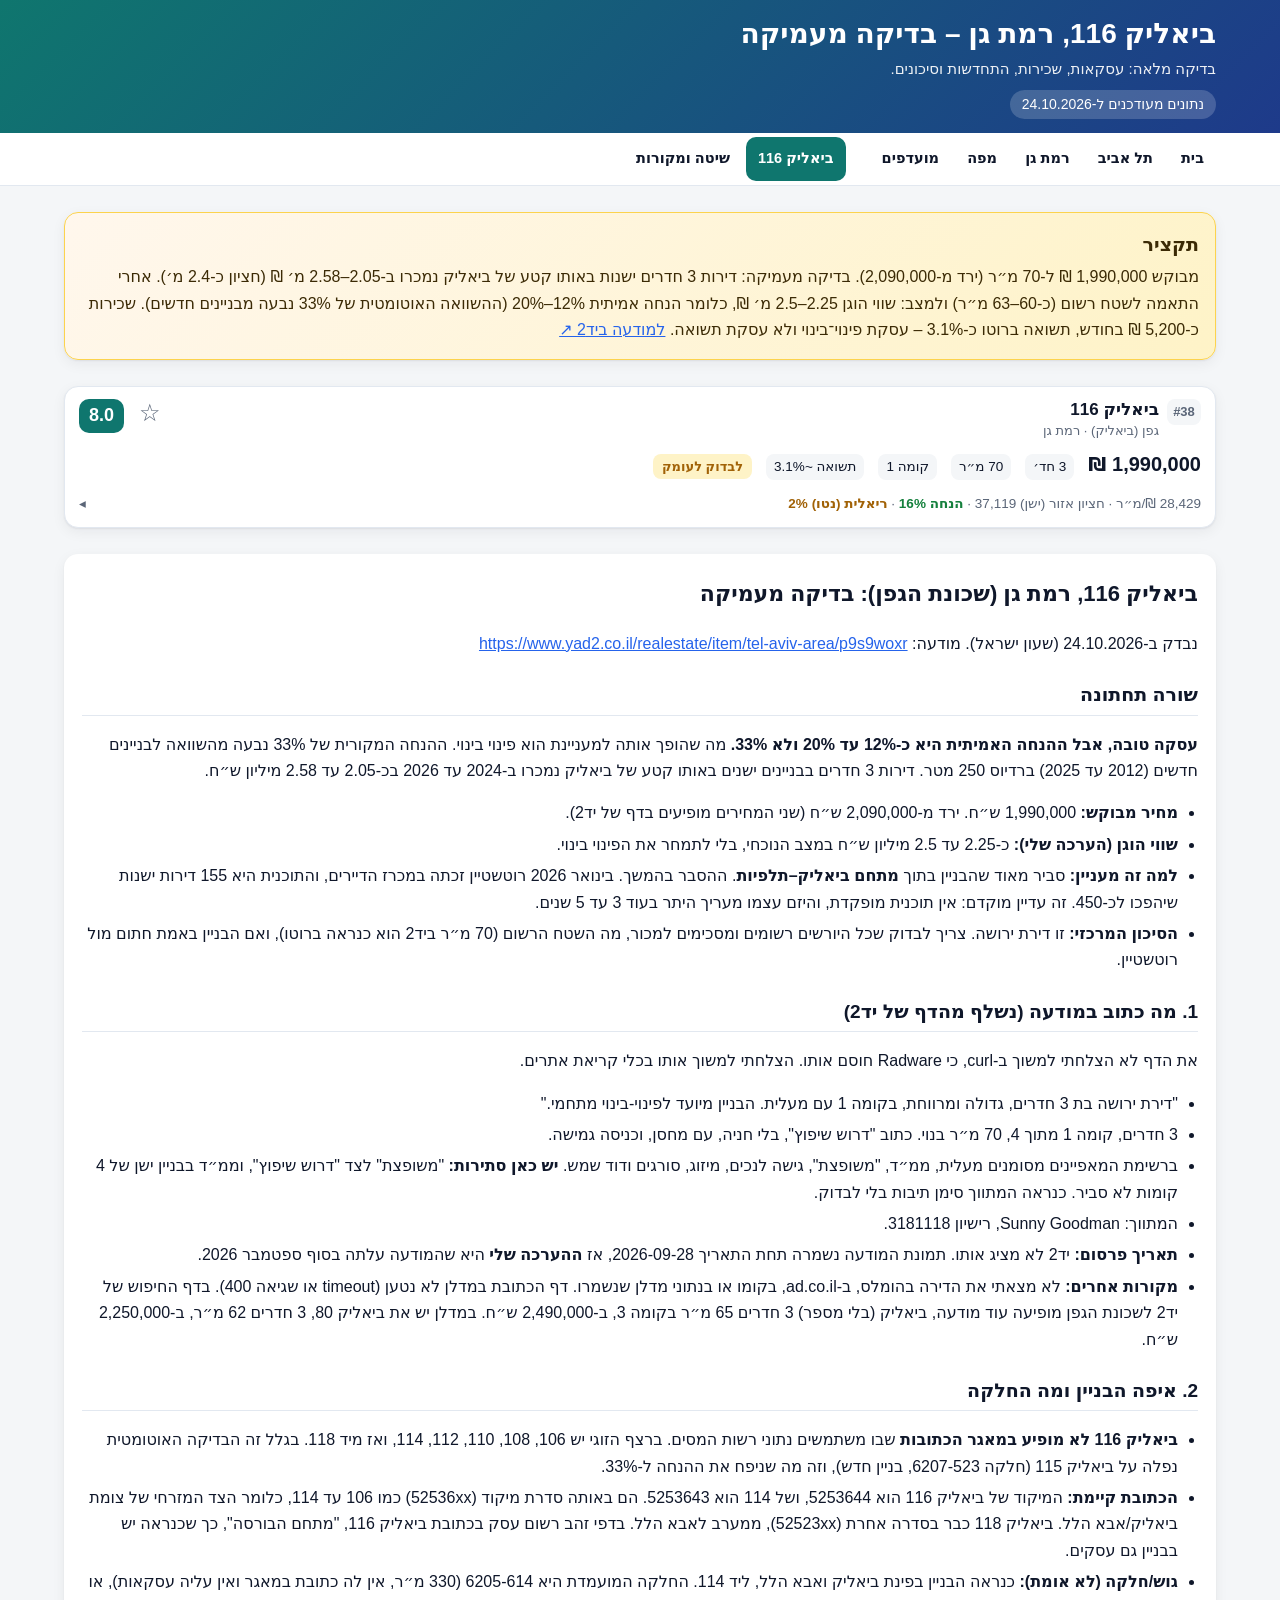
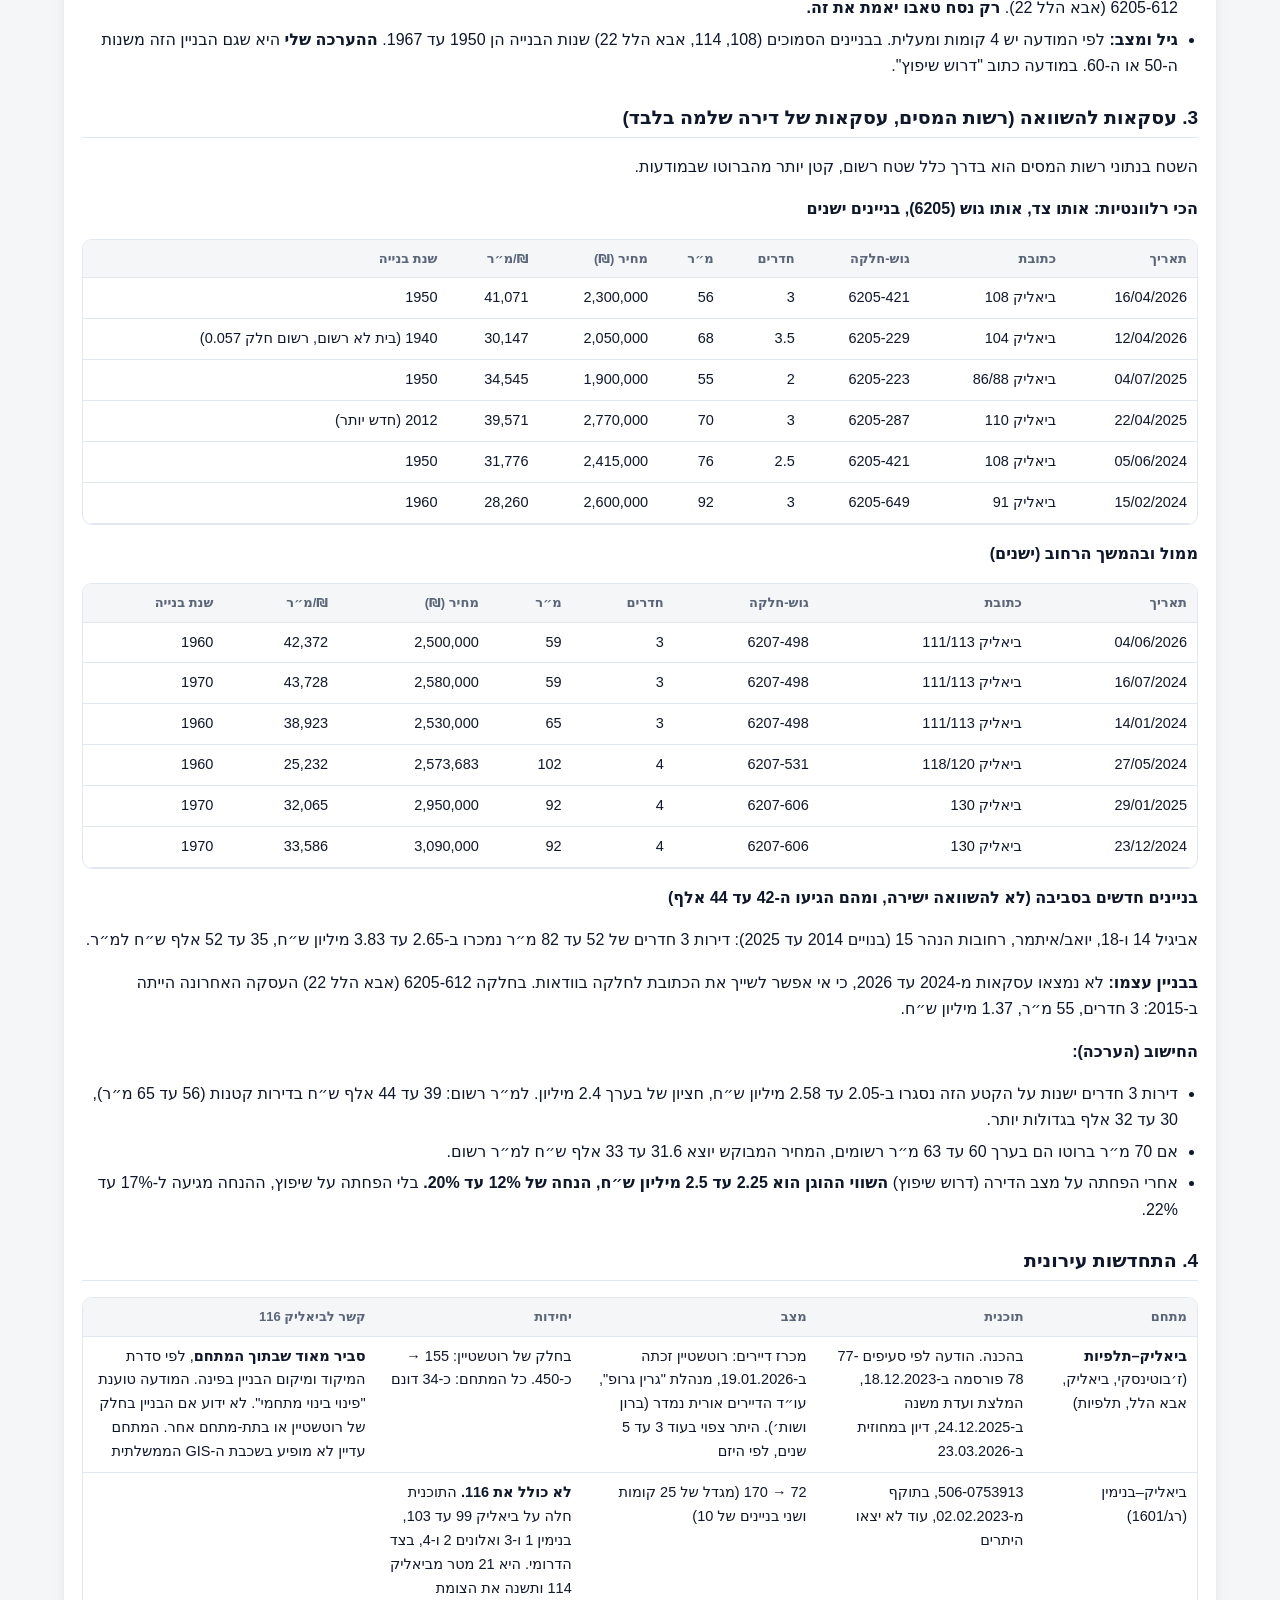
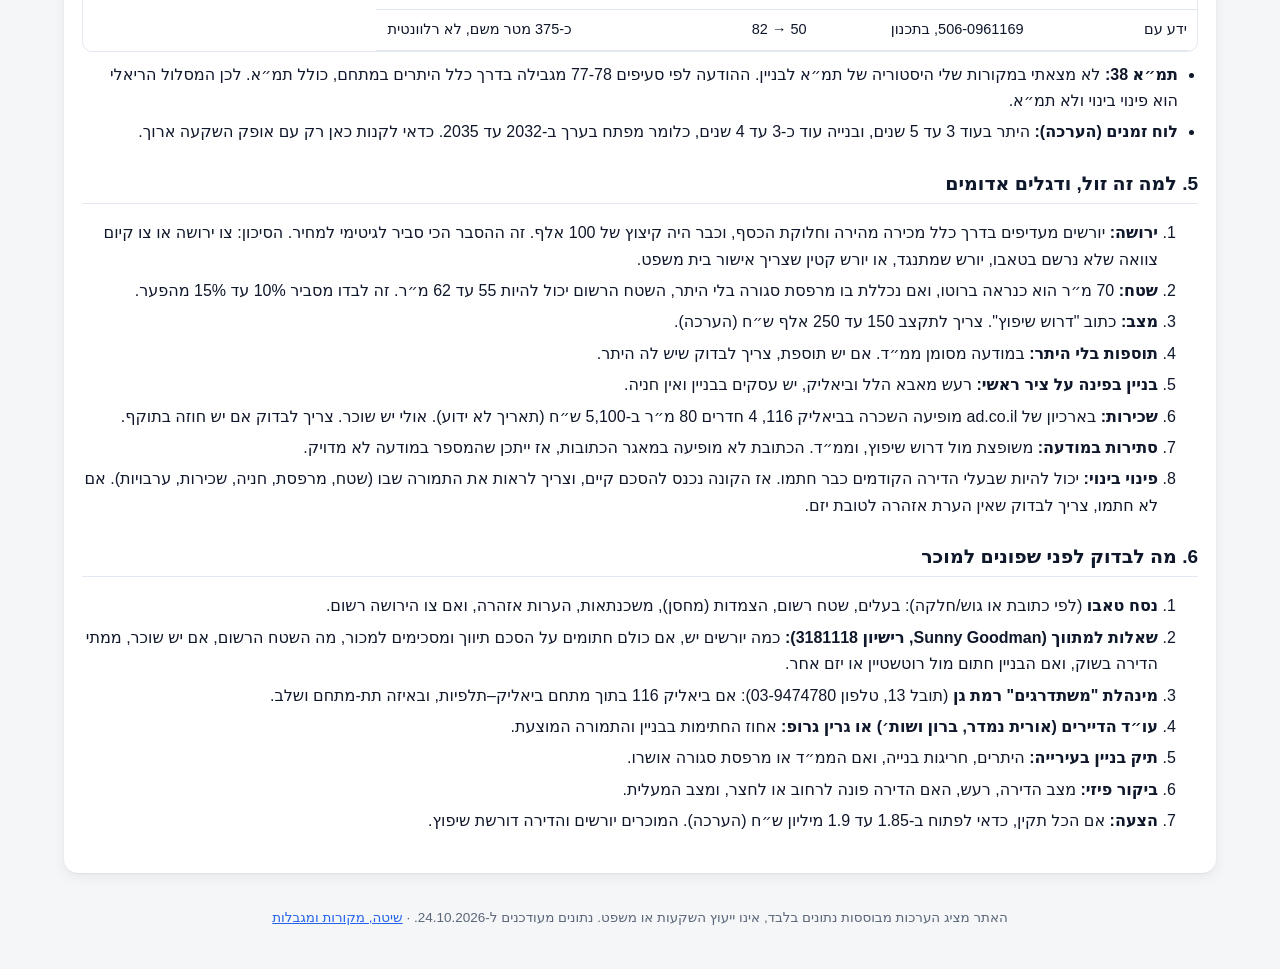
==== bialik116.html @ e97c7c25 "אתר רב-דפי" ====
<!DOCTYPE html>
<html lang="he" dir="rtl">
<head>
<meta charset="utf-8">
<meta name="viewport" content="width=device-width, initial-scale=1, viewport-fit=cover">
<meta name="robots" content="noindex,nofollow">
<meta name="theme-color" content="#0f766e">
<title>ביאליק 116 – איתור דירות להשקעה</title>
<link rel="stylesheet" href="app.css">
</head>
<body data-page="bialik">
<header class="hero small"><div class="wrap">
 <h1>ביאליק 116, רמת גן – בדיקה מעמיקה</h1>
 <div class="sub">בדיקה מלאה: עסקאות, שכירות, התחדשות וסיכונים.</div>
 <span class="badge-date">נתונים מעודכנים ל-24.10.2026</span>
 
</div></header>
<nav class="toc" aria-label="ניווט ראשי"><div class="wrap"><a href="index.html">בית</a><a href="tel-aviv.html">תל אביב</a><a href="ramat-gan.html">רמת גן</a><a href="map.html">מפה</a><a href="favorites.html">מועדפים <span class="n" id="favN"></span></a><a href="bialik116.html" class="cur" aria-current="page">ביאליק 116</a><a href="methodology.html">שיטה ומקורות</a></div></nav>
<main class="wrap">
<section class="blk"><div class="feat"><div class="t"><h3>תקציר</h3><div id="bialikTxt"></div></div></div></section>
<section class="blk"><div class="cards" id="bCard"></div></section>
<section class="blk"><div class="panel dc" style="max-height:none;overflow:visible" id="bbody"></div></section>
</main>
<footer>האתר מציג הערכות מבוססות נתונים בלבד, אינו ייעוץ השקעות או משפט. נתונים מעודכנים ל-24.10.2026. · <a href="methodology.html">שיטה, מקורות ומגבלות</a></footer>
<script src="data.js"></script>
<script src="app.js"></script>
</body>
</html>
---- app.css ----
:root{--bg:#f4f6f8;--card:#fff;--ink:#0f172a;--mut:#5b6678;--line:#e2e8f0;--brand:#0f766e;--brand2:#115e59;--acc:#2563eb;
--buy:#15803d;--buybg:#dcfce7;--chk:#a16207;--chkbg:#fef3c7;--skip:#b91c1c;--skipbg:#fee2e2;--shadow:0 1px 2px rgba(15,23,42,.06),0 4px 14px rgba(15,23,42,.06);--r:14px}
@media (prefers-color-scheme:dark){:root{--bg:#0b1220;--card:#131c2e;--ink:#e6edf7;--mut:#9aa8bf;--line:#243049;--brand:#2dd4bf;--brand2:#14b8a6;--acc:#7aa7ff;
--buy:#86efac;--buybg:#14391f;--chk:#fcd34d;--chkbg:#3a2e0b;--skip:#fca5a5;--skipbg:#3f1515;--shadow:0 1px 2px rgba(0,0,0,.4)}}
*{box-sizing:border-box}
html{scroll-behavior:smooth;scroll-padding-top:90px}
body{margin:0;background:var(--bg);color:var(--ink);font:16px/1.65 "Segoe UI","Noto Sans Hebrew","Heebo",Arial,system-ui,sans-serif;-webkit-text-size-adjust:100%}
a{color:var(--acc)}
.wrap{max-width:1180px;margin:0 auto;padding:0 14px}
header.hero{background:linear-gradient(135deg,#0f766e,#1e3a8a);color:#fff;padding:26px 0 22px}
header.hero h1{margin:0 0 6px;font-size:clamp(22px,4.5vw,34px);line-height:1.25}
header.hero .sub{opacity:.92;font-size:15px}
.badge-date{display:inline-block;background:rgba(255,255,255,.18);border-radius:99px;padding:3px 12px;font-size:14px;margin-top:8px}
.metrics{display:grid;grid-template-columns:repeat(auto-fit,minmax(130px,1fr));gap:10px;margin-top:16px}
.metric{background:rgba(255,255,255,.14);border-radius:12px;padding:10px 12px}
.metric b{display:block;font-size:24px;line-height:1.2}
.metric span{font-size:13px;opacity:.9}
nav.toc{position:sticky;top:0;z-index:30;background:var(--card);border-bottom:1px solid var(--line);overflow-x:auto;white-space:nowrap;-webkit-overflow-scrolling:touch}
nav.toc .wrap{display:flex;gap:4px;padding-top:4px;padding-bottom:4px}
nav.toc a{display:inline-flex;align-items:center;min-height:44px;padding:0 12px;border-radius:10px;text-decoration:none;color:var(--ink);font-size:14.5px;font-weight:600}
nav.toc a:hover{background:var(--bg)}
section.blk{margin:26px 0}
section.blk>h2{font-size:clamp(20px,3.6vw,26px);margin:0 0 6px;display:flex;align-items:center;gap:10px;flex-wrap:wrap}
.cnt{font-size:13px;background:var(--brand);color:#fff;border-radius:99px;padding:1px 10px;font-weight:600}
.lead{color:var(--mut);margin:0 0 14px}
.panel{background:var(--card);border-radius:var(--r);box-shadow:var(--shadow);padding:16px}
.panel ul{margin:8px 0 0;padding-inline-start:20px}
.panel li{margin:6px 0}
.warn{border-inline-start:5px solid #f59e0b;background:var(--chkbg);color:var(--ink);border-radius:10px;padding:12px 14px;margin-top:12px}
.feat{display:flex;gap:14px;align-items:center;flex-wrap:wrap;background:linear-gradient(135deg,#fff7ed,#fef3c7);color:#3b2a05;border:1px solid #fcd34d;border-radius:var(--r);padding:16px;box-shadow:var(--shadow)}
@media (prefers-color-scheme:dark){.feat{background:linear-gradient(135deg,#3a2e0b,#2b2208);color:#fde68a;border-color:#7c5e10}}
.feat .t{flex:1 1 280px}
.feat h3{margin:0 0 4px;font-size:19px}
.btn{display:inline-flex;align-items:center;justify-content:center;gap:6px;min-height:46px;padding:0 18px;border-radius:12px;border:0;background:var(--brand);color:#fff;font:inherit;font-weight:700;cursor:pointer;text-decoration:none}
.btn.sec{background:var(--card);color:var(--ink);border:1px solid var(--line)}
.btn:active{transform:scale(.98)}
/* filters */
#explorer .filterbar{position:static;background:var(--card);border:1px solid var(--line);border-radius:var(--r);box-shadow:var(--shadow);padding:10px;margin:10px 0 14px}
.fb-top{display:flex;gap:8px;align-items:center;flex-wrap:wrap}
.seg{display:inline-flex;background:var(--bg);border-radius:12px;padding:3px;gap:2px}
.seg button{min-height:42px;padding:0 14px;border:0;border-radius:10px;background:transparent;color:var(--ink);font:inherit;font-weight:600;cursor:pointer}
.seg button.on{background:var(--brand);color:#fff}
.fb-top input[type=search]{flex:1 1 150px;min-height:46px}
input,select{font:inherit;color:var(--ink);background:var(--card);border:1px solid var(--line);border-radius:10px;min-height:46px;padding:0 10px;width:100%}
.fb-grid{display:none;grid-template-columns:repeat(auto-fit,minmax(150px,1fr));gap:8px;margin-top:10px}
.filterbar.open .fb-grid{display:grid;max-height:55vh;overflow:auto}
.fb-grid label{font-size:12.5px;color:var(--mut);display:block;margin-bottom:2px}

.fb-info{display:flex;justify-content:space-between;align-items:center;gap:8px;margin-top:8px;font-size:14px;color:var(--mut)}
.chk{display:flex;align-items:center;gap:8px;min-height:46px;font-size:15px;color:var(--ink)}
.chk input{width:22px;height:22px;min-height:0}
@media (max-width:760px){
 .filterbar.open .fb-grid{grid-template-columns:1fr 1fr}
 .fb-top input[type=search]{flex-basis:100%}
}
/* cards */
details.area{background:var(--card);border-radius:var(--r);box-shadow:var(--shadow);margin:12px 0}
details.area>summary{list-style:none;cursor:pointer;padding:14px 16px;font-weight:700;font-size:17px;display:flex;align-items:center;gap:10px;min-height:52px}
details.area>summary::-webkit-details-marker{display:none}
details.area>summary::before,details.card>summary .chev::before{content:"◂";display:inline-block;transition:transform .15s;color:var(--mut)}
details[open]>summary::before{transform:rotate(-90deg)}
details.area>summary .cnt{margin-inline-start:auto}
.area-body{padding:0 12px 14px}
.snap{display:grid;grid-template-columns:repeat(auto-fit,minmax(240px,1fr));gap:8px;margin:0 0 12px}
.snap div{background:var(--bg);border-radius:10px;padding:8px 10px;font-size:14px}
.snap b{display:block;font-size:12.5px;color:var(--mut);font-weight:600}
.city-h{margin:22px 0 4px;font-size:22px;border-bottom:3px solid var(--brand);padding-bottom:4px;display:flex;gap:10px;align-items:center;flex-wrap:wrap}
details.card{background:var(--card);border:1px solid var(--line);border-radius:var(--r);margin:10px 0;overflow:hidden}
.area-body details.card{box-shadow:none}
section>details.card,.cards>details.card{box-shadow:var(--shadow)}
details.card>summary{list-style:none;cursor:pointer;padding:12px 14px;display:block}
details.card>summary::-webkit-details-marker{display:none}
.c1{display:flex;gap:8px;align-items:flex-start}
.rank{flex:none;background:var(--bg);border-radius:8px;min-width:34px;text-align:center;font-weight:700;font-size:13px;padding:2px 4px;color:var(--mut)}
.addr{font-weight:700;font-size:17px;line-height:1.35;flex:1}
.addr small{display:block;font-weight:500;font-size:13px;color:var(--mut)}
.score{flex:none;font-weight:800;font-size:18px;border-radius:10px;padding:2px 10px;background:var(--brand);color:#fff}
.c2{display:flex;flex-wrap:wrap;gap:6px 14px;margin-top:8px;align-items:baseline}
.price{font-size:20px;font-weight:800}
.chip{font-size:13.5px;background:var(--bg);border-radius:8px;padding:2px 8px;color:var(--ink);white-space:nowrap}
.v{font-size:13px;font-weight:700;border-radius:8px;padding:2px 9px;white-space:nowrap}
.v.buy{background:var(--buybg);color:var(--buy)}.v.check{background:var(--chkbg);color:var(--chk)}.v.skip{background:var(--skipbg);color:var(--skip)}
.disc{font-weight:800;color:var(--buy)}
.disc.low{color:var(--chk)}
.c3{margin-top:6px;font-size:13.5px;color:var(--mut);display:flex;justify-content:space-between;gap:8px}
.cbody{padding:4px 14px 14px;border-top:1px dashed var(--line)}
.kv{display:grid;grid-template-columns:repeat(auto-fit,minmax(230px,1fr));gap:8px;margin:12px 0}
.kv div{background:var(--bg);border-radius:10px;padding:8px 10px;font-size:14.5px}
.kv b{display:block;font-size:12.5px;color:var(--mut);font-weight:600}
.cbody p{margin:10px 0}
.cbody p strong.h{display:inline-block;margin-inline-end:4px}
.verdict{border-radius:10px;padding:10px 12px;font-weight:600}
.verdict.buy{background:var(--buybg);color:var(--buy)}.verdict.check{background:var(--chkbg);color:var(--chk)}.verdict.skip{background:var(--skipbg);color:var(--skip)}
.links a{display:inline-flex;align-items:center;min-height:44px;padding:0 14px;margin:4px 6px 0 0;border-radius:10px;background:var(--brand);color:#fff;text-decoration:none;font-weight:700}
.links a.o{background:var(--bg);color:var(--ink);border:1px solid var(--line)}
table.t{width:100%;border-collapse:collapse;font-size:14.5px;background:var(--card);border-radius:10px;overflow:hidden}
table.t th,table.t td{padding:8px 10px;border-bottom:1px solid var(--line);text-align:start;vertical-align:top}
table.t th{background:var(--bg);font-size:13px;color:var(--mut)}
.tw{overflow-x:auto;border-radius:10px;border:1px solid var(--line);margin:10px 0}
.tw table{border:0;min-width:520px}
.empty{padding:26px;text-align:center;color:var(--mut)}
footer{margin:34px 0 40px;color:var(--mut);font-size:13.5px;text-align:center}
/* modal */
dialog{border:0;border-radius:18px;padding:0;max-width:880px;width:calc(100% - 20px);max-height:92vh;background:var(--card);color:var(--ink);box-shadow:0 20px 60px rgba(0,0,0,.4)}
dialog::backdrop{background:rgba(2,6,23,.6)}
.dh{position:sticky;top:0;background:var(--card);padding:10px 14px;display:flex;justify-content:space-between;align-items:center;border-bottom:1px solid var(--line);z-index:2}
.dh b{font-size:17px}
.dc{padding:4px 18px 22px;overflow:auto;max-height:calc(92vh - 64px)}
.dc h1{font-size:22px}.dc h2{font-size:19px;margin-top:22px;border-bottom:1px solid var(--line);padding-bottom:4px}.dc h3{font-size:16.5px}
.dc li{margin:5px 0}
@media (max-width:760px){dialog{width:100%;max-width:none;height:100%;max-height:100%;border-radius:0}.dc{max-height:calc(100vh - 64px)}}
.hidden{display:none!important}
@media print{nav.toc,.filterbar{display:none}details.card .cbody{display:block}}

/* ---- v2 additions ---- */
nav.toc a.cur{background:var(--brand);color:#fff}
nav.toc a .n{font-size:12px;background:var(--bg);color:var(--ink);border-radius:99px;padding:0 7px;margin-inline-start:6px}
header.hero.small{padding:16px 0 14px}
header.hero.small h1{font-size:clamp(20px,4vw,28px)}
.star{flex:none;border:0;background:transparent;font-size:24px;line-height:1;min-width:44px;min-height:44px;margin:-8px -4px;cursor:pointer;color:var(--mut)}
.star.on{color:#f59e0b}
.bdgs{display:flex;flex-wrap:wrap;gap:5px;margin-top:6px}
.bdg{font-size:12.5px;font-weight:700;border-radius:99px;padding:1px 9px}
.bdg.new{background:#dbeafe;color:#1d4ed8}.bdg.drop{background:#fce7f3;color:#be185d}.bdg.fav{background:#fef3c7;color:#92400e}
.est{font-size:11.5px;font-weight:700;color:var(--chk);background:var(--chkbg);border-radius:6px;padding:0 6px;margin-inline-start:4px;white-space:nowrap}
.fact{font-size:11.5px;font-weight:700;color:var(--buy);background:var(--buybg);border-radius:6px;padding:0 6px;margin-inline-start:4px;white-space:nowrap}
.tools{display:flex;flex-wrap:wrap;gap:8px;margin:12px 0}
.tools .btn{min-height:44px;padding:0 14px;font-size:15px}
.btn.wa{background:#16a34a}
textarea.note{width:100%;min-height:70px;font:inherit;color:var(--ink);background:var(--card);border:1px solid var(--line);border-radius:10px;padding:8px 10px;resize:vertical}
.mort{background:var(--bg);border-radius:12px;padding:10px 12px;margin:12px 0}
.mort h4{margin:0 0 6px;font-size:15px}
.mort .mg{display:grid;grid-template-columns:repeat(3,1fr);gap:8px}
.mort label{font-size:12.5px;color:var(--mut);display:block}
.mort input{min-height:42px}
.mort .mo{margin-top:8px;font-size:14.5px}
.mort .mo b{font-size:17px}
.mort small{color:var(--mut);display:block;margin-top:4px}
.spark{display:block;margin:6px 0}
.ph-list{font-size:13.5px;color:var(--mut)}
#map{height:min(68vh,560px);border-radius:var(--r);border:1px solid var(--line);background:var(--bg)}
.mapfb{display:flex;flex-wrap:wrap;gap:8px;margin:10px 0}
.mapfb>*{flex:1 1 150px}
.mapnote{background:var(--chkbg);color:var(--ink);border-radius:10px;padding:10px 12px;margin:10px 0}
.leaflet-popup-content{direction:rtl;font:14px/1.5 "Segoe UI","Noto Sans Hebrew",Arial,sans-serif;min-width:180px}
.legend{display:flex;gap:12px;flex-wrap:wrap;font-size:13.5px;margin:8px 0;color:var(--mut)}
.legend i{display:inline-block;width:12px;height:12px;border-radius:50%;margin-inline-end:5px;vertical-align:-1px}
.home-grid{display:grid;grid-template-columns:repeat(auto-fit,minmax(260px,1fr));gap:12px}
.tile{display:block;background:var(--card);border-radius:var(--r);box-shadow:var(--shadow);padding:16px;text-decoration:none;color:var(--ink)}
.tile b{display:block;font-size:19px;margin-bottom:4px}
.tile span{color:var(--mut);font-size:14.5px}
.metrics.light .metric{background:var(--card);box-shadow:var(--shadow);color:var(--ink)}
.kv .sub{display:block;font-size:12.5px;color:var(--mut);margin-top:2px}
.lim li{margin:8px 0}
table.t td.num{white-space:nowrap}
@media (max-width:760px){.mort .mg{grid-template-columns:1fr 1fr 1fr}.tools .btn{flex:1 1 140px}}

@media (max-width:760px){nav.toc{position:static;overflow-x:visible}nav.toc .wrap{flex-wrap:wrap;gap:2px}nav.toc a{min-height:40px;padding:0 10px;font-size:14px}}
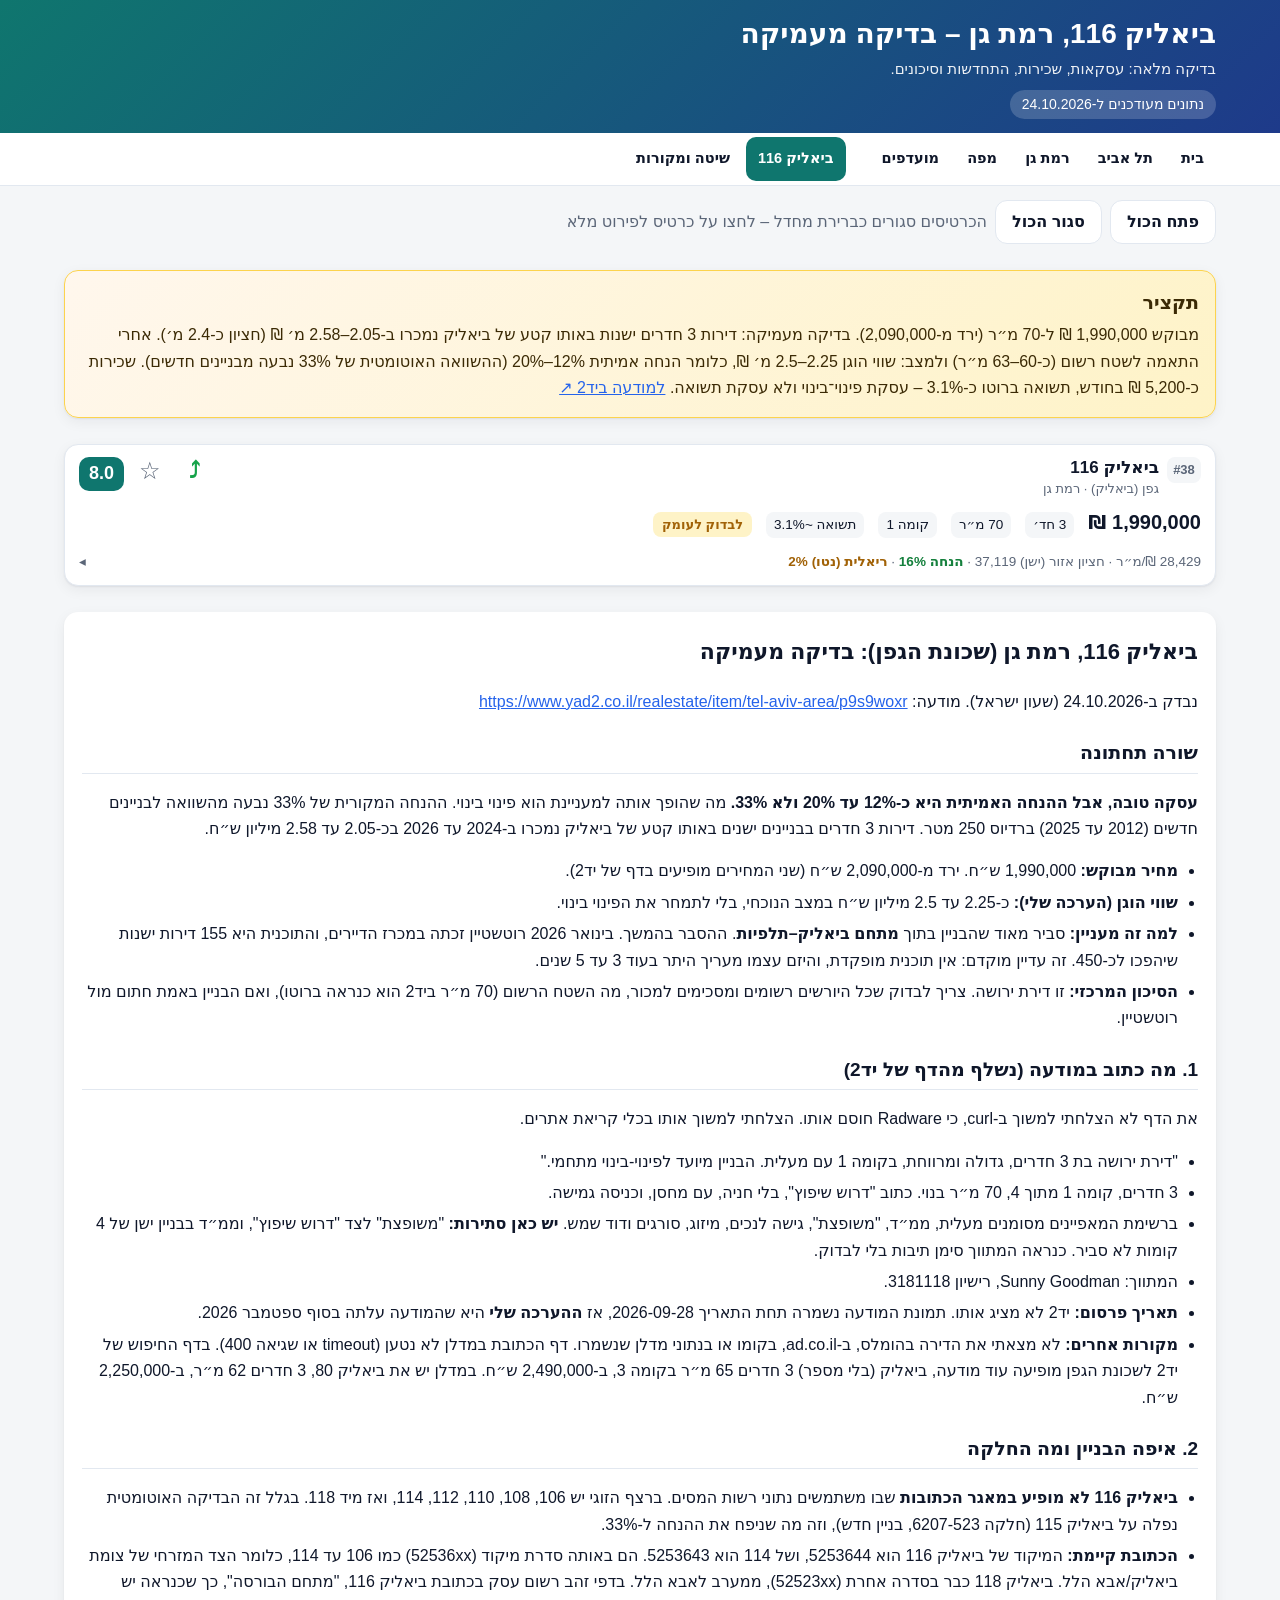
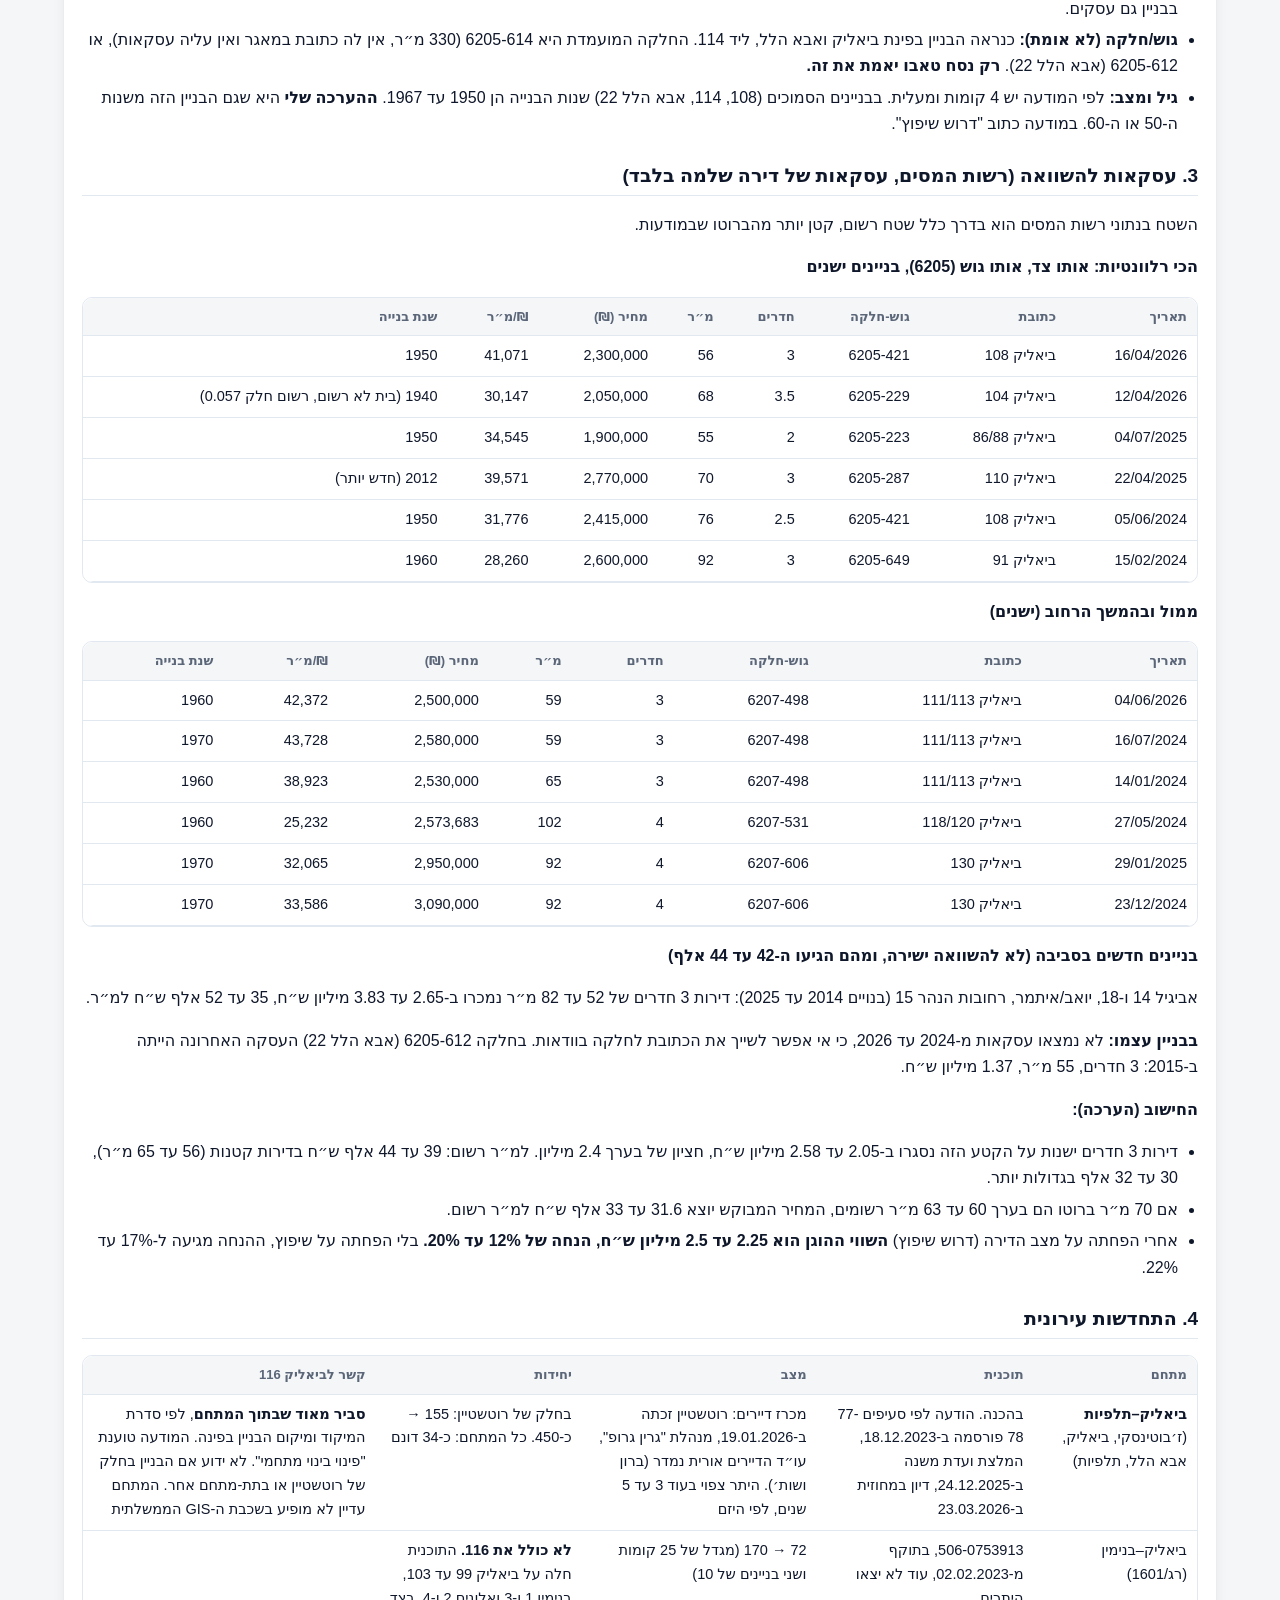
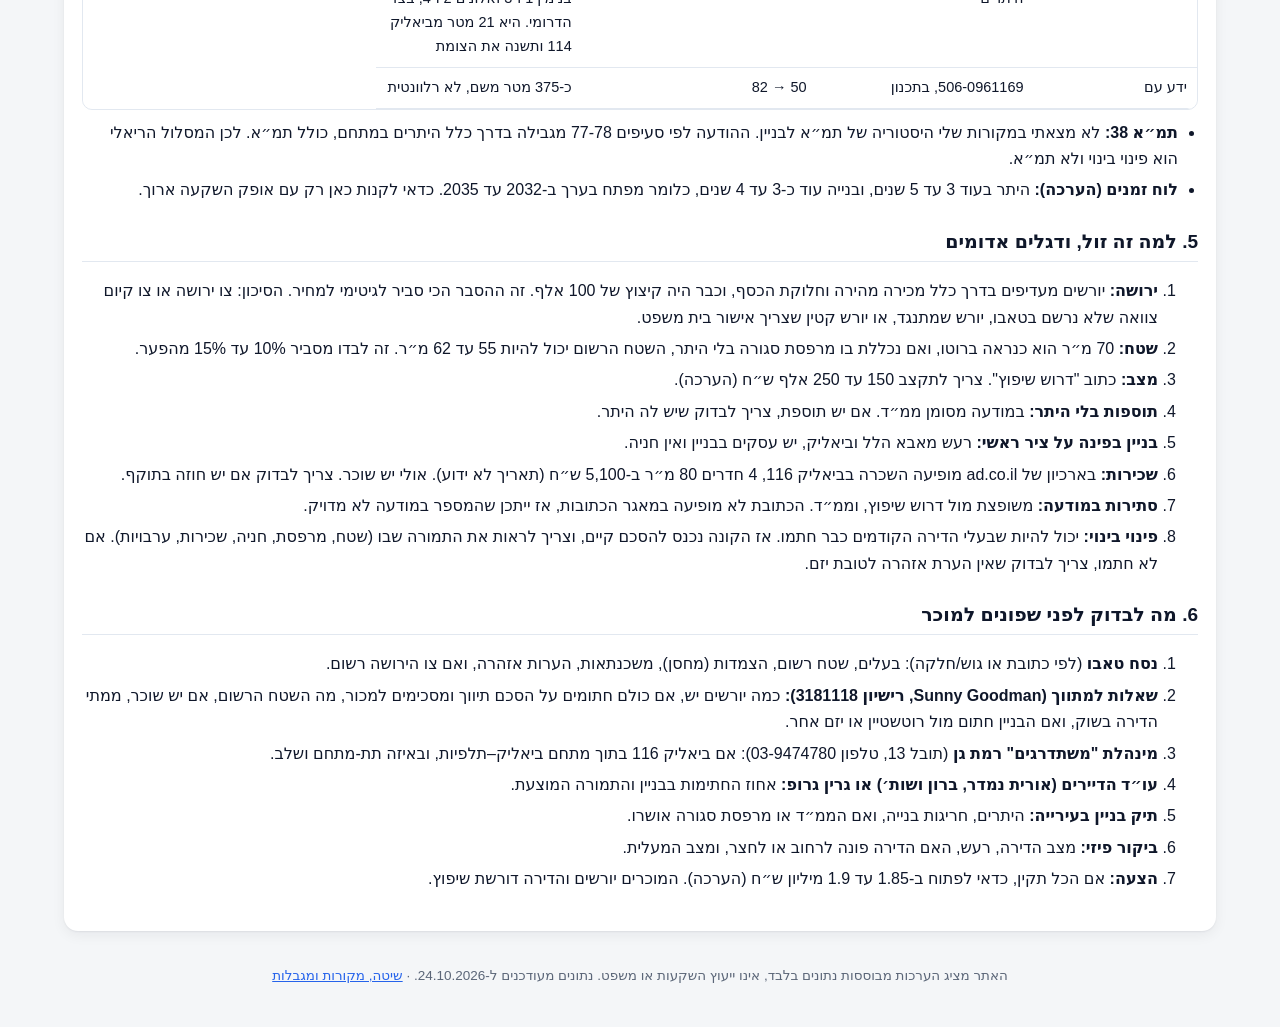
==== commit 1dbe3f1e: "כרטיסים סגורים ובקשת מחקר מעמיק" ====
--- a/bialik116.html
+++ b/bialik116.html
@@ -23,6 +23,7 @@
 </main>
 <footer>האתר מציג הערכות מבוססות נתונים בלבד, אינו ייעוץ השקעות או משפט. נתונים מעודכנים ל-24.10.2026. · <a href="methodology.html">שיטה, מקורות ומגבלות</a></footer>
 <script src="data.js"></script>
+<script src="research.js"></script>
 <script src="app.js"></script>
 </body>
 </html>
--- a/app.css
+++ b/app.css
@@ -157,3 +157,37 @@
 @media (max-width:760px){.mort .mg{grid-template-columns:1fr 1fr 1fr}.tools .btn{flex:1 1 140px}}
 
 @media (max-width:760px){nav.toc{position:static;overflow-x:visible}nav.toc .wrap{flex-wrap:wrap;gap:2px}nav.toc a{min-height:40px;padding:0 10px;font-size:14px}}
+
+/* ---- deep research request + reports ---- */
+.mut{color:var(--mut)}
+.lnk{background:none;border:0;padding:6px 4px;color:var(--acc);font:inherit;cursor:pointer;text-decoration:underline;min-height:36px}
+.rq{margin:14px 0}.rq h3{margin:0 0 6px}
+.rq-h{display:flex;flex-wrap:wrap;align-items:center;gap:8px;margin:14px 0 6px}
+.rq-list{display:grid;gap:6px;max-height:340px;overflow:auto}
+.rq-it{display:flex;gap:10px;align-items:flex-start;background:var(--bg);border-radius:10px;padding:8px 10px;cursor:pointer;min-height:44px}
+.rq-it input{width:22px;height:22px;min-height:0;flex:0 0 22px;margin-top:2px}
+.rq-it small{color:var(--mut);display:block}
+.rq-add{display:flex;gap:8px}.rq-add input{flex:1 1 auto}.rq-add .btn{min-height:46px;padding:0 16px;flex:0 0 auto}
+.rq-chips{display:flex;flex-wrap:wrap;gap:6px;margin-top:8px}
+.rq-chip{display:inline-flex;align-items:center;gap:4px;background:var(--chkbg);color:var(--ink);border-radius:99px;padding:2px 4px 2px 12px;font-size:14.5px}
+.rq-chip button{border:0;background:rgba(0,0,0,.12);color:inherit;width:28px;height:28px;border-radius:50%;font-size:17px;line-height:1;cursor:pointer}
+.rq-prev{margin-top:8px}.rq-prev summary{cursor:pointer;color:var(--acc);min-height:36px;display:flex;align-items:center}
+.btn.wa.dis{opacity:.55}
+.bdg.rq{background:#e0f2fe;color:#075985;text-decoration:none}
+.favitem{margin:10px 0}.favitem>details.card{box-shadow:var(--shadow);margin-bottom:0}
+.rpt{background:var(--card);border:1px solid var(--line);border-top:4px solid var(--brand);border-radius:var(--r);padding:12px 14px;margin:6px 0 14px;box-shadow:var(--shadow)}
+.rpt-h{display:flex;flex-wrap:wrap;gap:8px;align-items:center;margin-bottom:6px}
+.rpt h4{margin:14px 0 4px;font-size:16px;color:var(--brand2)}.rpt h5{margin:10px 0 0;font-size:14.5px}
+.rpt p{margin:6px 0}.rpt ul{margin:6px 0;padding-inline-start:20px}
+.rpt .verdict{margin:8px 0}
+
+/* ---- compact collapsed cards ---- */
+.shr{flex:none;display:inline-flex;align-items:center;justify-content:center;min-width:40px;min-height:44px;margin:-8px -2px;color:#16a34a;font-size:22px;text-decoration:none;font-weight:700}
+.cardtools{display:flex;flex-wrap:wrap;gap:8px;align-items:center;margin:14px 0 0}
+.cardtools .btn{min-height:44px;padding:0 16px}
+details.rpt>summary{list-style:none;cursor:pointer}details.rpt>summary::-webkit-details-marker{display:none}
+details.rpt>summary .chev{margin-inline-start:auto}
+details.rpt:not([open])>summary{margin-bottom:0}
+details.rpt>summary .chev::before{content:"◂";display:inline-block;transition:transform .15s;color:var(--mut)}
+details.rpt[open]>summary .chev::before{transform:rotate(-90deg)}
+details.rpt[open]>summary{margin-bottom:6px}
